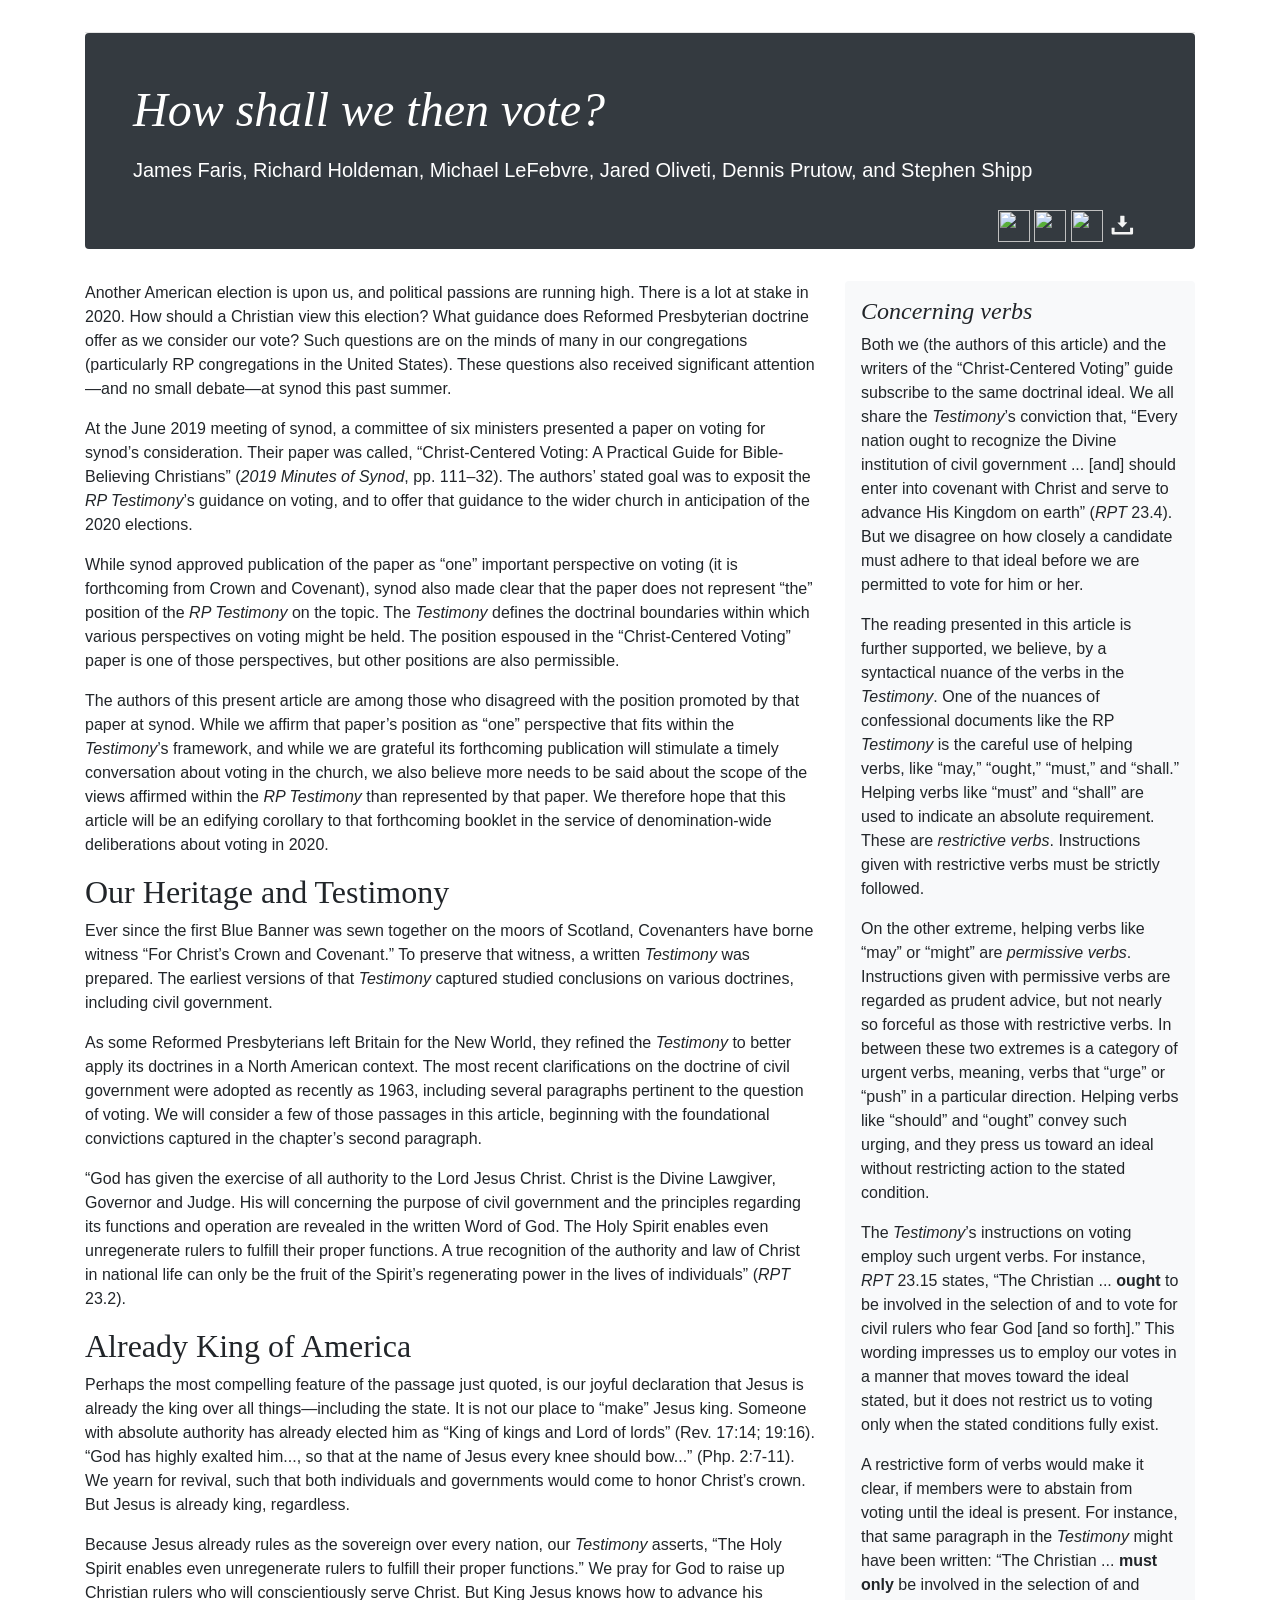
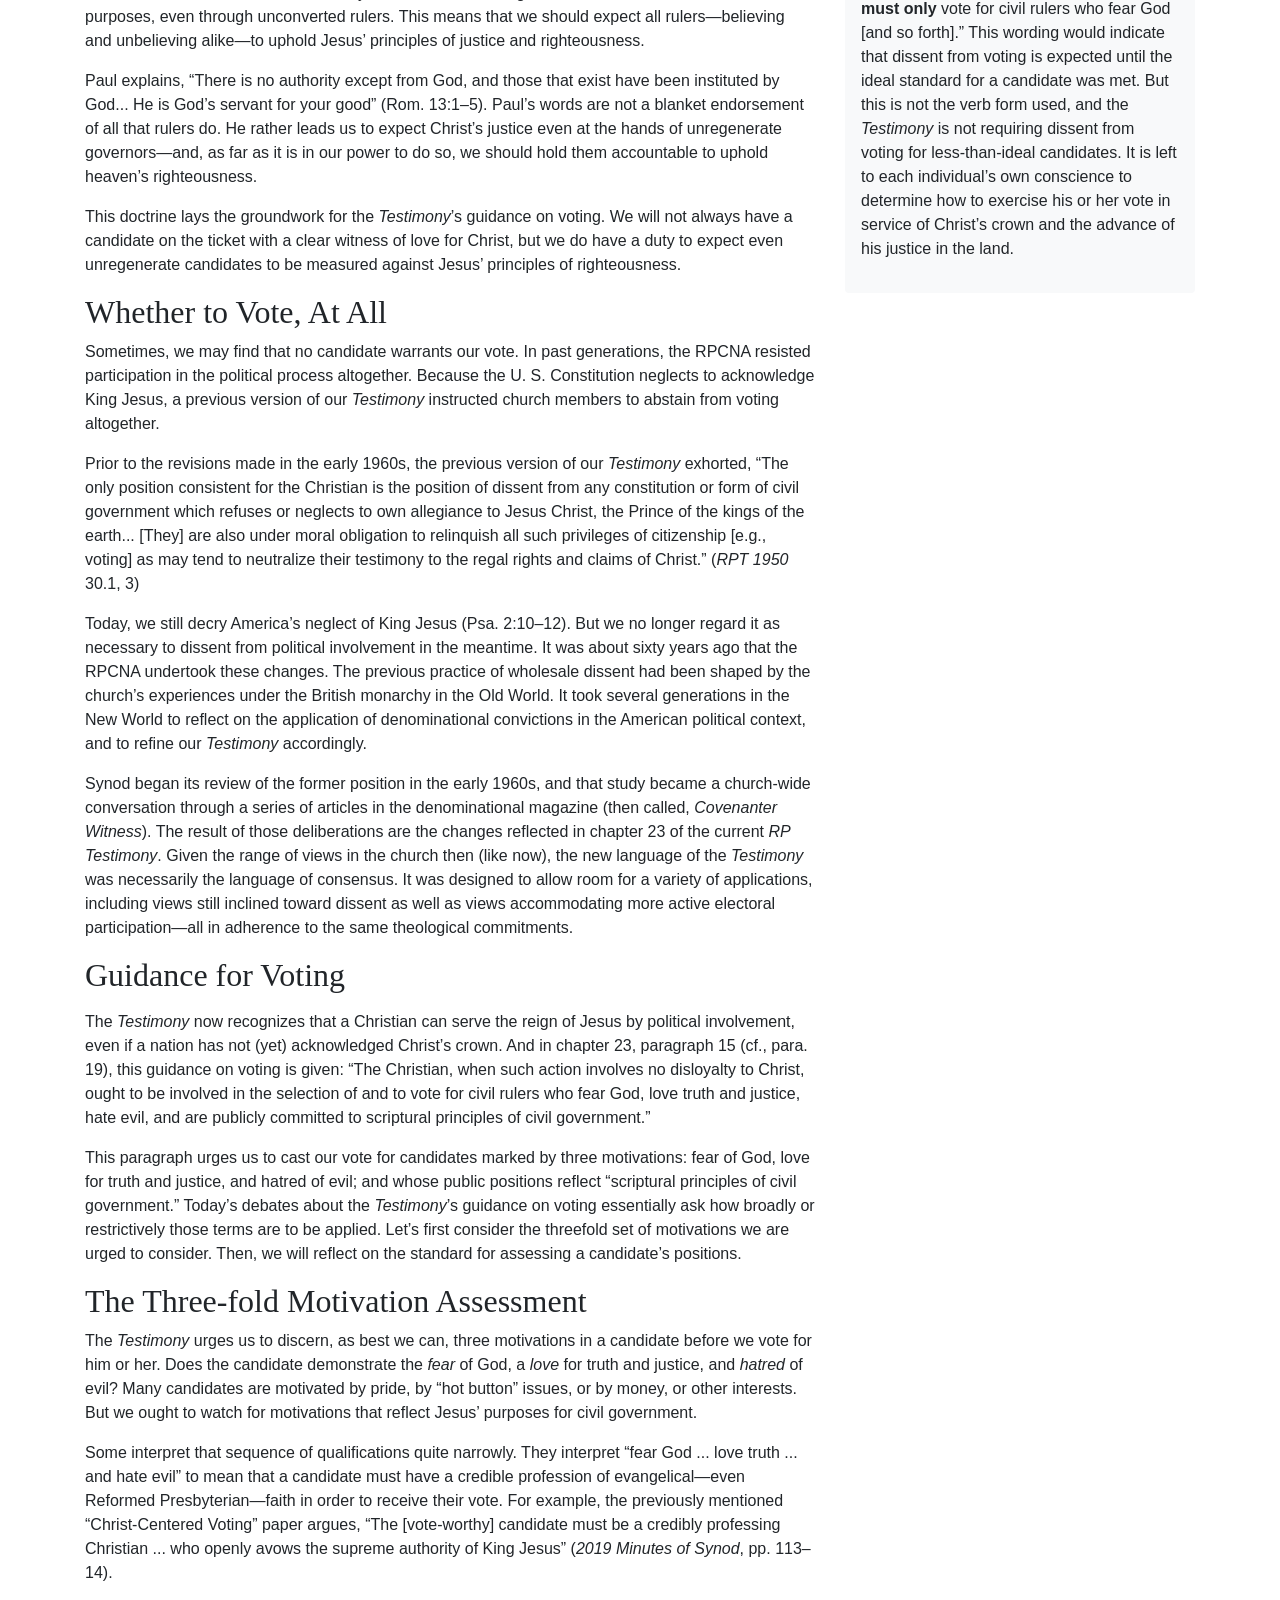
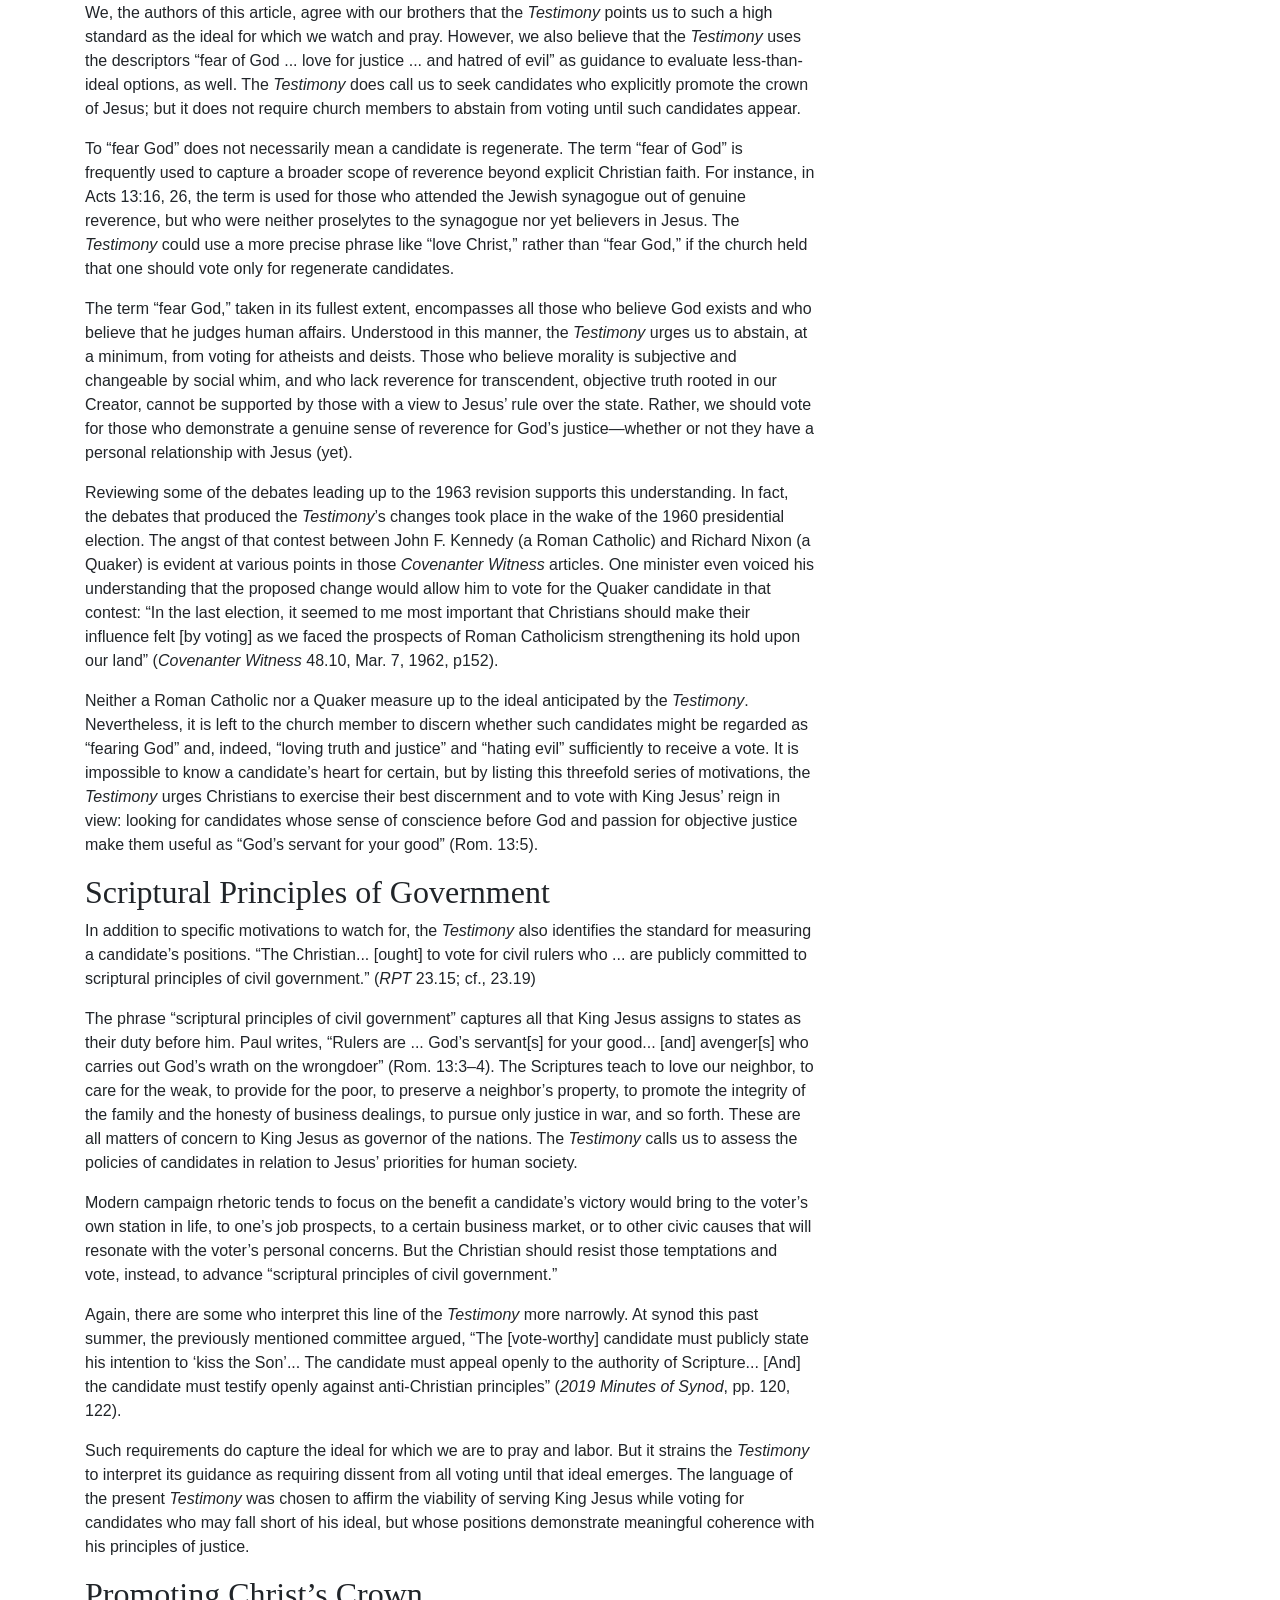
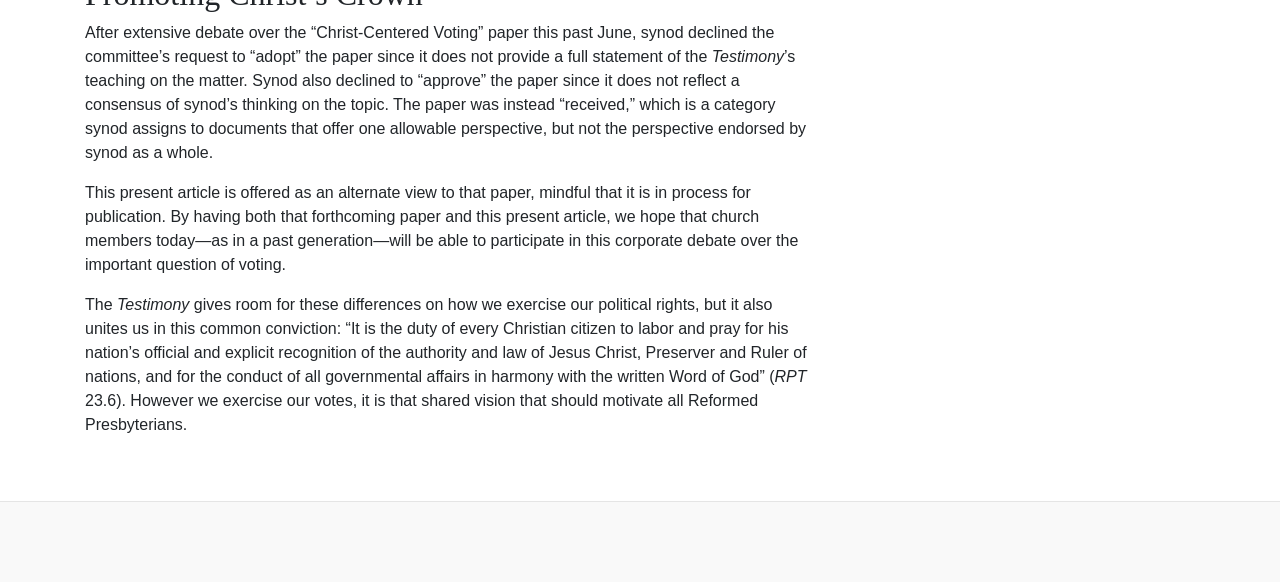
==== index2.html @ 5b9ad237 "Change to coming soon" ====
<!DOCTYPE html>
<html lang="en">

<head>
    <meta http-equiv="Content-Type" content="text/html; charset=UTF-8">

    <meta name="viewport" content="width=device-width, initial-scale=1, shrink-to-fit=no">
    <meta name="description" content='An alternative perspective to the "Christ-Centered Voting Guide"'>
    <meta name="author"
        content="James Faris, Richard Holdeman, Michael LeFebvre, Jared Olivetti, Denny Prutow, Stephen Shipp">
    <link rel="icon" href="./files/favicon.ico">

    <meta property="og:type" content="article">
    <meta property="og:title" content="How Shall We Then Vote?">
    <meta property="og:site_name" content="How Shall We Then Vote">
    <meta property="og:description" content='An alternative perspective to the "Christ-Centered Voting Guide"'>
    <meta property="og:url" content="https://howshallwethenvote.com">
    <meta property="og:image" content="https://howshallwethenvote.com/files/vote.png">
    <meta property="article:published_time" content="2020-02-03">
    <meta property="article:author" content="https://www.facebook.com/james.faris.58">
    <meta property="article:author" content="https://www.facebook.com/richard.holdeman.779">
    <meta property="article:author" content="https://www.facebook.com/m.l.lefebvre">
    <meta property="article:author" content="https://www.facebook.com/jared.olivetti">
    <meta property="article:author" content="http://dennyprutow.com/">
    <meta property="article:author" content="https://www.linkedin.com/in/stephen-shipp-ph-d-356b63a9/">

    <title>How Shall We then Vote?</title>

    <link rel="canonical" href="https://howshallwethenvote.com/">

    <!-- Bootstrap core CSS -->
    <link href="./files/bootstrap.min.css" rel="stylesheet">

    <!-- Custom styles for this template -->
    <link href="./files/css.css" rel="stylesheet">
    <link href="./files/blog.css" rel="stylesheet">
    <link href="./files/bootstrap-social.css" rel="stylesheet">
</head>

<body>

    <div class="container">
        <header class="blog-header py-3">
            <div class="row flex-nowrap justify-content-between align-items-right">



            </div>
        </header>



        <div class="jumbotron p-3 p-md-5 text-white rounded bg-dark">
            <div class="col-md-12 px-0">
                <h1 class="display-4 font-italic">How shall we then vote?</h1>
                <p class="lead my-3">James Faris, Richard Holdeman, Michael LeFebvre, Jared Oliveti,
                    Dennis Prutow, and Stephen Shipp </p>
            </div>
                <div class="sharing-icons">
                    <a href="https://www.addtoany.com/add_to/facebook?linkurl=https%3A%2F%2Fhowshallwethenvote.com&amp;linkname=How%20Shall%20We%20Then%20Vote%3F" target="_blank"><img src="https://static.addtoany.com/buttons/facebook.svg" width="32" height="32"></a>
                    <a href="https://www.addtoany.com/add_to/twitter?linkurl=https%3A%2F%2Fhowshallwethenvote.com&amp;linkname=How%20Shall%20We%20Then%20Vote%3F" target="_blank"><img src="https://static.addtoany.com/buttons/twitter.svg" width="32" height="32"></a>
                    <a href="https://www.addtoany.com/add_to/email?linkurl=https%3A%2F%2Fhowshallwethenvote.com&amp;linkname=How%20Shall%20We%20Then%20Vote%3F" target="_blank"><img src="https://static.addtoany.com/buttons/email.svg" width="32" height="32"></a>
                    <a href="./files/vote.pdf" target="_blank">
                        <img src="./files/download.svg" width="50" height="50" style="margin-left: -10px;padding-bottom: 2px;">
                    </a>
                </div>
        </div>
    </div>

    <main role="main" class="container">
        <div class="row">
            <div class="col-md-8 blog-main">
                <div class="blog-post">
                    <p>Another American election is upon us, and political passions are running high. There is a lot at
                        stake in 2020. How should a Christian view this election? What guidance does Reformed
                        Presbyterian doctrine offer as we consider our vote? Such questions are on the minds of many in
                        our congregations (particularly RP congregations in the United States). These questions also
                        received significant attention—and no small debate—at synod this past summer.
                    </p>
                    <p>
                        At the June 2019 meeting of synod, a committee of six ministers presented a paper on voting for
                        synod’s consideration. Their paper was called, “Christ-Centered Voting: A Practical Guide for
                        Bible-Believing Christians” (<i>2019 Minutes of Synod</i>, pp. 111–32). The authors’ stated goal
                        was to
                        exposit the <i>RP Testimony</i>’s guidance on voting, and to offer that guidance to
                        the wider church in
                        anticipation of the 2020 elections.
                    </p>
                    <p>
                        While synod approved publication of the paper as “one” important perspective on voting (it is
                        forthcoming from Crown and Covenant), synod also made clear that the paper does not represent
                        “the” position of the <i>RP Testimony</i> on the topic. The <i>Testimony</i> defines the doctrinal
                        boundaries
                        within which various perspectives on voting might be held. The position espoused in the
                        “Christ-Centered Voting” paper is one of those perspectives, but other positions are also
                        permissible.
                    </p>
                    <p>
                        The authors of this present article are among those who disagreed with the position promoted by
                        that paper at synod. While we affirm that paper’s position as “one” perspective that fits within
                        the <i>Testimony</i>’s framework, and while we are grateful its forthcoming publication will stimulate
                        a timely conversation about voting in the church, we also believe more needs to be said about
                        the scope of the views affirmed within the <i>RP Testimony</i> than represented by that paper. We
                        therefore hope that this article will be an edifying corollary to that forthcoming booklet in
                        the service of denomination-wide deliberations about voting in 2020.
                    </p>

                    <h2>
                        Our Heritage and Testimony
                    </h2>
                    Ever since the first Blue Banner was sewn together on the moors of Scotland, Covenanters have borne
                    witness “For Christ’s Crown and Covenant.” To preserve that witness, a written <i>Testimony</i> was
                    prepared. The earliest versions of that <i>Testimony</i> captured studied conclusions on various doctrines,
                    including civil government.
                    </p>
                    <p>
                        As some Reformed Presbyterians left Britain for the New World, they refined the <i>Testimony</i> to
                        better apply its doctrines in a North American context. The most recent clarifications on the
                        doctrine of civil government were adopted as recently as 1963, including several paragraphs
                        pertinent to the question of voting. We will consider a few of those passages in this article,
                        beginning with the foundational convictions captured in the chapter’s second paragraph.
                    </p>
                    <p>
                        “God has given the exercise of all authority to the Lord Jesus Christ. Christ is the Divine
                        Lawgiver, Governor and Judge. His will concerning the purpose of civil government and the
                        principles regarding its functions and operation are revealed in the written Word of God. The
                        Holy Spirit enables even unregenerate rulers to fulfill their proper functions. A true
                        recognition of the authority and law of Christ in national life can only be the fruit of the
                        Spirit’s regenerating power in the lives of individuals” (<i>RPT</i> 23.2).
                    </p>

                    <h2>
                        Already King of America
                    </h2>
                    Perhaps the most compelling feature of the passage just quoted, is our joyful declaration that Jesus
                    is already the king over all things—including the state. It is not our place to “make” Jesus king.
                    Someone with absolute authority has already elected him as “King of kings and Lord of lords” (Rev.
                    17:14; 19:16). “God has highly exalted him..., so that at the name of Jesus every knee should
                    bow...” (Php. 2:7-11). We yearn for revival, such that both individuals and governments would come
                    to honor Christ’s crown. But Jesus is already king, regardless.
                    </p>
                    Because Jesus already rules as the sovereign over every nation, our <i>Testimony</i> asserts, “The Holy
                    Spirit enables even unregenerate rulers to fulfill their proper functions.” We pray for God to raise
                    up Christian rulers who will conscientiously serve Christ. But King Jesus knows how to advance his
                    purposes, even through unconverted rulers. This means that we should expect all rulers—believing and
                    unbelieving alike—to uphold Jesus’ principles of justice and righteousness.
                    </p>
                    <p>
                        Paul explains, “There is no authority except from God, and those that exist have been instituted
                        by God... He is God’s servant for your good” (Rom. 13:1–5). Paul’s words are not a blanket
                        endorsement of all that rulers do. He rather leads us to expect Christ’s justice even at the
                        hands of unregenerate governors—and, as far as it is in our power to do so, we should hold them
                        accountable to uphold heaven’s righteousness.
                    </p>
                    <p>
                    This doctrine lays the groundwork for the <i>Testimony</i>’s guidance on voting. We will not always
                        have a candidate on the ticket with a clear witness of love for Christ, but we do have a duty to
                        expect even unregenerate candidates to be measured against Jesus’ principles of righteousness.
                    </p>

                    <h2>
                        Whether to Vote, At All
                    </h2>
                    Sometimes, we may find that no candidate warrants our vote. In past generations, the RPCNA resisted
                    participation in the political process altogether. Because the U. S. Constitution neglects to
                    acknowledge King Jesus, a previous version of our <i>Testimony</i> instructed church members to abstain
                    from voting altogether.
                    </p>
                    <p>
                    Prior to the revisions made in the early 1960s, the previous version of our <i>Testimony</i> exhorted,
                        “The only position consistent for the Christian is the position of dissent from any constitution
                        or form of civil government which refuses or neglects to own allegiance to Jesus Christ, the
                        Prince of the kings of the earth... [They] are also under moral obligation to relinquish all
                        such privileges of citizenship [e.g., voting] as may tend to neutralize their testimony to the
                        regal rights and claims of Christ.” (<i>RPT 1950</i> 30.1, 3)
                    </p>
                    <p>
                        Today, we still decry America’s neglect of King Jesus (Psa. 2:10–12). But we no longer regard it
                        as necessary to dissent from political involvement in the meantime. It was about sixty years ago
                        that the RPCNA undertook these changes. The previous practice of wholesale dissent had been
                        shaped by the church’s experiences under the British monarchy in the Old World. It took several
                        generations in the New World to reflect on the application of denominational convictions in the
                        American political context, and to refine our <i>Testimony</i> accordingly.
                    </p>
                    <p>
                        Synod began its review of the former position in the early 1960s, and that study became a
                        church-wide conversation through a series of articles in the denominational magazine (then
                        called, <i>Covenanter Witness</i>). The result of those deliberations are the changes reflected in
                        chapter 23 of the current <i>RP Testimony</i>. Given the range of views in the church then (like now),
                        the new language of the <i>Testimony</i> was necessarily the language of consensus. It was designed to
                        allow room for a variety of applications, including views still inclined toward dissent as well
                        as views accommodating more active electoral participation—all in adherence to the same
                        theological commitments.
                    </p>

                    <h2>
                        Guidance for Voting
                    </h2>
                    </p>
                    <p>
                    The <i>Testimony</i> now recognizes that a Christian can serve the reign of Jesus by political
                        involvement, even if a nation has not (yet) acknowledged Christ’s crown. And in chapter 23,
                        paragraph 15 (cf., para. 19), this guidance on voting is given: “The Christian, when such action
                        involves no disloyalty to Christ, ought to be involved in the selection of and to vote for civil
                        rulers who fear God, love truth and justice, hate evil, and are publicly committed to scriptural
                        principles of civil government.”
                    </p>
                    <p>
                        This paragraph urges us to cast our vote for candidates marked by three motivations: fear of
                        God, love for truth and justice, and hatred of evil; and whose public positions reflect
                        “scriptural principles of civil government.” Today’s debates about the <i>Testimony</i>’s guidance on
                        voting essentially ask how broadly or restrictively those terms are to be applied. Let’s first
                        consider the threefold set of motivations we are urged to consider. Then, we will reflect on the
                        standard for assessing a candidate’s positions.
                    </p>

                    <h2>
                        The Three-fold Motivation Assessment
                    </h2>
                    <p>
                    The <i>Testimony</i> urges us to discern, as best we can, three motivations in a candidate before we
                    vote for him or her. Does the candidate demonstrate the <i>fear</i> of God, a <i>love</i> for truth and
                    justice, and <i>hatred</i> of evil? Many candidates are motivated by pride, by “hot button” issues, or
                        by money, or other interests. But we ought to watch for motivations that reflect Jesus’ purposes
                        for civil government.
                    </p>
                    <p>
                        Some interpret that sequence of qualifications quite narrowly. They interpret “fear God ... love
                        truth ... and hate evil” to mean that a candidate must have a credible profession of
                        evangelical—even Reformed Presbyterian—faith in order to receive their vote. For example, the
                        previously mentioned “Christ-Centered Voting” paper argues, “The [vote-worthy] candidate must be
                        a credibly professing Christian ... who openly avows the supreme authority of King Jesus” (<i>2019
                            Minutes of Synod</i>, pp. 113–14).
                    </p>
                    <p>
                    We, the authors of this article, agree with our brothers that the <i>Testimony</i> points us to such a
                        high standard as the ideal for which we watch and pray. However, we also believe that the
                        <i>Testimony</i> uses the descriptors “fear of God ... love for justice ... and hatred of evil” as
                        guidance to evaluate less-than-ideal options, as well. The <i>Testimony</i> does call us to seek
                        candidates who explicitly promote the crown of Jesus; but it does not require church members to
                        abstain from voting until such candidates appear.
                    </p>
                    <p>
                        To “fear God” does not necessarily mean a candidate is regenerate. The term “fear of God” is
                        frequently used to capture a broader scope of reverence beyond explicit Christian faith. For
                        instance, in Acts 13:16, 26, the term is used for those who attended the Jewish synagogue out of
                        genuine reverence, but who were neither proselytes to the synagogue nor yet believers in Jesus.
                        The <i>Testimony</i> could use a more precise phrase like “love Christ,” rather than “fear God,” if the
                        church held that one should vote only for regenerate candidates.
                    </p>
                    <p>
                        The term “fear God,” taken in its fullest extent, encompasses all those who believe God exists
                        and who believe that he judges human affairs. Understood in this manner, the <i>Testimony</i> urges us
                        to abstain, at a minimum, from voting for atheists and deists. Those who believe morality is
                        subjective and changeable by social whim, and who lack reverence for transcendent, objective
                        truth rooted in our Creator, cannot be supported by those with a view to Jesus’ rule over the
                        state. Rather, we should vote for those who demonstrate a genuine sense of reverence for God’s
                        justice—whether or not they have a personal relationship with Jesus (yet).
                    </p>
                    <p>
                        Reviewing some of the debates leading up to the 1963 revision supports this understanding. In
                        fact, the debates that produced the <i>Testimony</i>’s changes took place in the wake of the 1960
                        presidential election. The angst of that contest between John F. Kennedy (a Roman Catholic) and
                        Richard Nixon (a Quaker) is evident at various points in those <i>Covenanter Witness</i> articles. One
                        minister even voiced his understanding that the proposed change would allow him to vote for the
                        Quaker candidate in that contest: “In the last election, it seemed to me most important that
                        Christians should make their influence felt [by voting] as we faced the prospects of Roman
                        Catholicism strengthening its hold upon our land” (<i>Covenanter Witness</i> 48.10, Mar. 7, 1962,
                        p152).
                    </p>
                    <p>
                    Neither a Roman Catholic nor a Quaker measure up to the ideal anticipated by the <i>Testimony</i>.
                        Nevertheless, it is left to the church member to discern whether such candidates might be
                        regarded as “fearing God” and, indeed, “loving truth and justice” and “hating evil” sufficiently
                        to receive a vote. It is impossible to know a candidate’s heart for certain, but by listing this
                        threefold series of motivations, the <i>Testimony</i> urges Christians to exercise their best
                        discernment and to vote with King Jesus’ reign in view: looking for candidates whose sense of
                        conscience before God and passion for objective justice make them useful as “God’s servant for
                        your good” (Rom. 13:5).
                    </p>

                    <h2>
                        Scriptural Principles of Government
                    </h2>
                    <p>
                    In addition to specific motivations to watch for, the <i>Testimony</i> also identifies the standard for
                        measuring a candidate’s positions. “The Christian... [ought] to vote for civil rulers who ...
                        are publicly committed to scriptural principles of civil government.” (<i>RPT</i> 23.15; cf., 23.19)
                    </p>
                    <p>
                        The phrase “scriptural principles of civil government” captures all that King Jesus assigns to
                        states as their duty before him. Paul writes, “Rulers are ... God’s servant[s] for your good...
                        [and] avenger[s] who carries out God’s wrath on the wrongdoer” (Rom. 13:3–4). The Scriptures
                        teach to love our neighbor, to care for the weak, to provide for the poor, to preserve a
                        neighbor’s property, to promote the integrity of the family and the honesty of business
                        dealings, to pursue only justice in war, and so forth. These are all matters of concern to King
                        Jesus as governor of the nations. The <i>Testimony</i> calls us to assess the policies of candidates in
                        relation to Jesus’ priorities for human society.
                    </p>
                    <p>
                        Modern campaign rhetoric tends to focus on the benefit a candidate’s victory would bring to the
                        voter’s own station in life, to one’s job prospects, to a certain business market, or to other
                        civic causes that will resonate with the voter’s personal concerns. But the Christian should
                        resist those temptations and vote, instead, to advance “scriptural principles of civil
                        government.”
                    </p>
                    <p>
                    Again, there are some who interpret this line of the <i>Testimony</i> more narrowly. At synod this past
                        summer, the previously mentioned committee argued, “The [vote-worthy] candidate must publicly
                        state his intention to ‘kiss the Son’... The candidate must appeal openly to the authority of
                        Scripture... [And] the candidate must testify openly against anti-Christian principles” (<i>2019
                            Minutes of Synod</i>, pp. 120, 122).
                    </p>
                    <p>
                        Such requirements do capture the ideal for which we are to pray and labor. But it strains the
                        <i>Testimony</i> to interpret its guidance as requiring dissent from all voting until that ideal
                        emerges. The language of the present <i>Testimony</i> was chosen to affirm the viability of serving
                        King Jesus while voting for candidates who may fall short of his ideal, but whose positions
                        demonstrate meaningful coherence with his principles of justice.
                    </p>

                    <h2>
                        Promoting Christ’s Crown
                    </h2>
                    <p>
                        After extensive debate over the “Christ-Centered Voting” paper this past June, synod declined
                        the committee’s request to “adopt” the paper since it does not provide a full statement of the
                        <i>Testimony</i>’s teaching on the matter. Synod also declined to “approve” the paper since it does not
                        reflect a consensus of synod’s thinking on the topic. The paper was instead “received,” which is
                        a category synod assigns to documents that offer one allowable perspective, but not the
                        perspective endorsed by synod as a whole.
                    </p>
                    <p>
                        This present article is offered as an alternate view to that paper, mindful that it is in
                        process for publication. By having both that forthcoming paper and this present article, we hope
                        that church members today—as in a past generation—will be able to participate in this corporate
                        debate over the important question of voting.
                    </p>
                    <p>
                    The <i>Testimony</i> gives room for these differences on how we exercise our political rights, but it
                        also unites us in this common conviction: “It is the duty of every Christian citizen to labor
                        and pray for his nation’s official and explicit recognition of the authority and law of Jesus
                        Christ, Preserver and Ruler of nations, and for the conduct of all governmental affairs in
                        harmony with the written Word of God” (<i>RPT</i> 23.6). However we exercise our votes, it is that
                        shared vision that should motivate all Reformed Presbyterians.
                        <p>
                </div>







            </div><!-- /.blog-main -->

            <aside class="col-md-4 blog-sidebar">
                <div class="p-3 mb-3 bg-light rounded">
                    <h4 class="font-italic">Concerning verbs</h4>
                    <p>
                        Both we (the authors of this article) and the writers of the “Christ-Centered Voting” guide
                        subscribe to the same doctrinal ideal. We all share the <i>Testimony</i>’s conviction that, “Every
                        nation ought to recognize the Divine institution of civil government ... [and] should enter into
                        covenant with Christ and serve to advance His Kingdom on earth” (<i>RPT</i> 23.4). But we disagree on
                        how closely a candidate must adhere to that ideal before we are permitted to vote for him or
                        her.
                    </p>
                    <p>
                        The reading presented in this article is further supported, we believe, by a syntactical nuance
                        of the verbs in the <i>Testimony</i>. One of the nuances of confessional documents like the RP
                        <i>Testimony</i> is the careful use of helping verbs, like “may,” “ought,” “must,” and “shall.” Helping
                        verbs like “must” and “shall” are used to indicate an absolute requirement. These are
                        <i>restrictive verbs</i>. Instructions given with restrictive verbs must be strictly followed.
                    </p>
                    <p>
                    On the other extreme, helping verbs like “may” or “might” are <i>permissive verbs</i>. Instructions
                        given with permissive verbs are regarded as prudent advice, but not nearly so forceful as those
                        with restrictive verbs. In between these two extremes is a category of urgent verbs, meaning,
                        verbs that “urge” or “push” in a particular direction. Helping verbs like “should” and “ought”
                        convey such urging, and they press us toward an ideal without restricting action to the stated
                        condition.
                    </p>
                    <p>
                    The <i>Testimony</i>’s instructions on voting employ such urgent verbs. For instance, <i>RPT</i> 23.15 states,
                    “The Christian ... <b>ought</b> to be involved in the selection of and to vote for civil rulers who
                        fear God [and so forth].” This wording impresses us to employ our votes in a manner that moves
                        toward the ideal stated, but it does not restrict us to voting only when the stated conditions
                        fully exist.
                    </p>
                    <p>
                        A restrictive form of verbs would make it clear, if members were to abstain from voting until
                        the ideal is present. For instance, that same paragraph in the <i>Testimony</i> might have been
                        written: “The Christian ... <b>must only</b> be involved in the selection of and <b>must only</b> vote for
                        civil rulers who fear God [and so forth].” This wording would indicate that dissent from voting
                        is expected until the ideal standard for a candidate was met. But this is not the verb form
                        used, and the <i>Testimony</i> is not requiring dissent from voting for less-than-ideal candidates. It
                        is left to each individual’s own conscience to determine how to exercise his or her vote in
                        service of Christ’s crown and the advance of his justice in the land.
                    </p>
                </div>

            </aside><!-- /.blog-sidebar -->

        </div><!-- /.row -->

    </main><!-- /.container -->

    <footer class="blog-footer">
    </footer>


    <!--
    <svg xmlns="http://www.w3.org/2000/svg" width="200" height="250" viewBox="0 0 200 250" preserveAspectRatio="none"
        style="display: none; visibility: hidden; position: absolute; top: -100%; left: -100%;">
        <defs>
            <style type="text/css"></style>
        </defs><text x="0" y="13"
            style="font-weight:bold;font-size:13pt;font-family:Arial, Helvetica, Open Sans, sans-serif">Thumbnail</text>
    </svg><svg xmlns="http://www.w3.org/2000/svg" width="200" height="250" viewBox="0 0 200 250"
        preserveAspectRatio="none"
        style="display: none; visibility: hidden; position: absolute; top: -100%; left: -100%;">
        <defs>
            <style type="text/css"></style>
        </defs><text x="0" y="13"
            style="font-weight:bold;font-size:13pt;font-family:Arial, Helvetica, Open Sans, sans-serif">Thumbnail</text>
    </svg>
    -->
</body>

</html>
---- files/css.css ----
/* cyrillic */
@font-face {
  font-family: 'Playfair Display';
  font-style: normal;
  font-weight: 700;
  src: url(https://fonts.gstatic.com/s/playfairdisplay/v19/nuFiD-vYSZviVYUb_rj3ij__anPXDTjYgEM86xRbPQ.woff2) format('woff2');
  unicode-range: U+0400-045F, U+0490-0491, U+04B0-04B1, U+2116;
}
/* vietnamese */
@font-face {
  font-family: 'Playfair Display';
  font-style: normal;
  font-weight: 700;
  src: url(https://fonts.gstatic.com/s/playfairdisplay/v19/nuFiD-vYSZviVYUb_rj3ij__anPXDTPYgEM86xRbPQ.woff2) format('woff2');
  unicode-range: U+0102-0103, U+0110-0111, U+01A0-01A1, U+01AF-01B0, U+1EA0-1EF9, U+20AB;
}
/* latin-ext */
@font-face {
  font-family: 'Playfair Display';
  font-style: normal;
  font-weight: 700;
  src: url(https://fonts.gstatic.com/s/playfairdisplay/v19/nuFiD-vYSZviVYUb_rj3ij__anPXDTLYgEM86xRbPQ.woff2) format('woff2');
  unicode-range: U+0100-024F, U+0259, U+1E00-1EFF, U+2020, U+20A0-20AB, U+20AD-20CF, U+2113, U+2C60-2C7F, U+A720-A7FF;
}
/* latin */
@font-face {
  font-family: 'Playfair Display';
  font-style: normal;
  font-weight: 700;
  src: url(https://fonts.gstatic.com/s/playfairdisplay/v19/nuFiD-vYSZviVYUb_rj3ij__anPXDTzYgEM86xQ.woff2) format('woff2');
  unicode-range: U+0000-00FF, U+0131, U+0152-0153, U+02BB-02BC, U+02C6, U+02DA, U+02DC, U+2000-206F, U+2074, U+20AC, U+2122, U+2191, U+2193, U+2212, U+2215, U+FEFF, U+FFFD;
}
/* cyrillic */
@font-face {
  font-family: 'Playfair Display';
  font-style: normal;
  font-weight: 900;
  src: url(https://fonts.gstatic.com/s/playfairdisplay/v19/nuFiD-vYSZviVYUb_rj3ij__anPXDTjYgEM86xRbPQ.woff2) format('woff2');
  unicode-range: U+0400-045F, U+0490-0491, U+04B0-04B1, U+2116;
}
/* vietnamese */
@font-face {
  font-family: 'Playfair Display';
  font-style: normal;
  font-weight: 900;
  src: url(https://fonts.gstatic.com/s/playfairdisplay/v19/nuFiD-vYSZviVYUb_rj3ij__anPXDTPYgEM86xRbPQ.woff2) format('woff2');
  unicode-range: U+0102-0103, U+0110-0111, U+01A0-01A1, U+01AF-01B0, U+1EA0-1EF9, U+20AB;
}
/* latin-ext */
@font-face {
  font-family: 'Playfair Display';
  font-style: normal;
  font-weight: 900;
  src: url(https://fonts.gstatic.com/s/playfairdisplay/v19/nuFiD-vYSZviVYUb_rj3ij__anPXDTLYgEM86xRbPQ.woff2) format('woff2');
  unicode-range: U+0100-024F, U+0259, U+1E00-1EFF, U+2020, U+20A0-20AB, U+20AD-20CF, U+2113, U+2C60-2C7F, U+A720-A7FF;
}
/* latin */
@font-face {
  font-family: 'Playfair Display';
  font-style: normal;
  font-weight: 900;
  src: url(https://fonts.gstatic.com/s/playfairdisplay/v19/nuFiD-vYSZviVYUb_rj3ij__anPXDTzYgEM86xQ.woff2) format('woff2');
  unicode-range: U+0000-00FF, U+0131, U+0152-0153, U+02BB-02BC, U+02C6, U+02DA, U+02DC, U+2000-206F, U+2074, U+20AC, U+2122, U+2191, U+2193, U+2212, U+2215, U+FEFF, U+FFFD;
}

.sharing-icons {
    float: right;
}
---- files/blog.css ----
/* stylelint-disable selector-list-comma-newline-after */

.blog-header {
  line-height: 1;
  border-bottom: 1px solid #e5e5e5;
}

.blog-header-logo {
  font-family: "Playfair Display", Georgia, "Times New Roman", serif;
  font-size: 2.25rem;
}

.blog-header-logo:hover {
  text-decoration: none;
}

h1, h2, h3, h4, h5, h6 {
  font-family: "Playfair Display", Georgia, "Times New Roman", serif;
}

.display-4 {
  font-size: 2.5rem;
}
@media (min-width: 768px) {
  .display-4 {
    font-size: 3rem;
  }
}

.nav-scroller {
  position: relative;
  z-index: 2;
  height: 2.75rem;
  overflow-y: hidden;
}

.nav-scroller .nav {
  display: -ms-flexbox;
  display: flex;
  -ms-flex-wrap: nowrap;
  flex-wrap: nowrap;
  padding-bottom: 1rem;
  margin-top: -1px;
  overflow-x: auto;
  text-align: center;
  white-space: nowrap;
  -webkit-overflow-scrolling: touch;
}

.nav-scroller .nav-link {
  padding-top: .75rem;
  padding-bottom: .75rem;
  font-size: .875rem;
}

.card-img-right {
  height: 100%;
  border-radius: 0 3px 3px 0;
}

.flex-auto {
  -ms-flex: 0 0 auto;
  flex: 0 0 auto;
}

.h-250 { height: 250px; }
@media (min-width: 768px) {
  .h-md-250 { height: 250px; }
}

/*
 * Blog name and description
 */
.blog-title {
  margin-bottom: 0;
  font-size: 2rem;
  font-weight: 400;
}
.blog-description {
  font-size: 1.1rem;
  color: #999;
}

@media (min-width: 40em) {
  .blog-title {
    font-size: 3.5rem;
  }
}

/* Pagination */
.blog-pagination {
  margin-bottom: 4rem;
}
.blog-pagination > .btn {
  border-radius: 2rem;
}

/*
 * Blog posts
 */
.blog-post {
  margin-bottom: 4rem;
}
.blog-post-title {
  margin-bottom: .25rem;
  font-size: 2.5rem;
}
.blog-post-meta {
  margin-bottom: 1.25rem;
  color: #999;
}

/*
 * Footer
 */
.blog-footer {
  padding: 2.5rem 0;
  color: #999;
  text-align: center;
  background-color: #f9f9f9;
  border-top: .05rem solid #e5e5e5;
}
.blog-footer p:last-child {
  margin-bottom: 0;
}
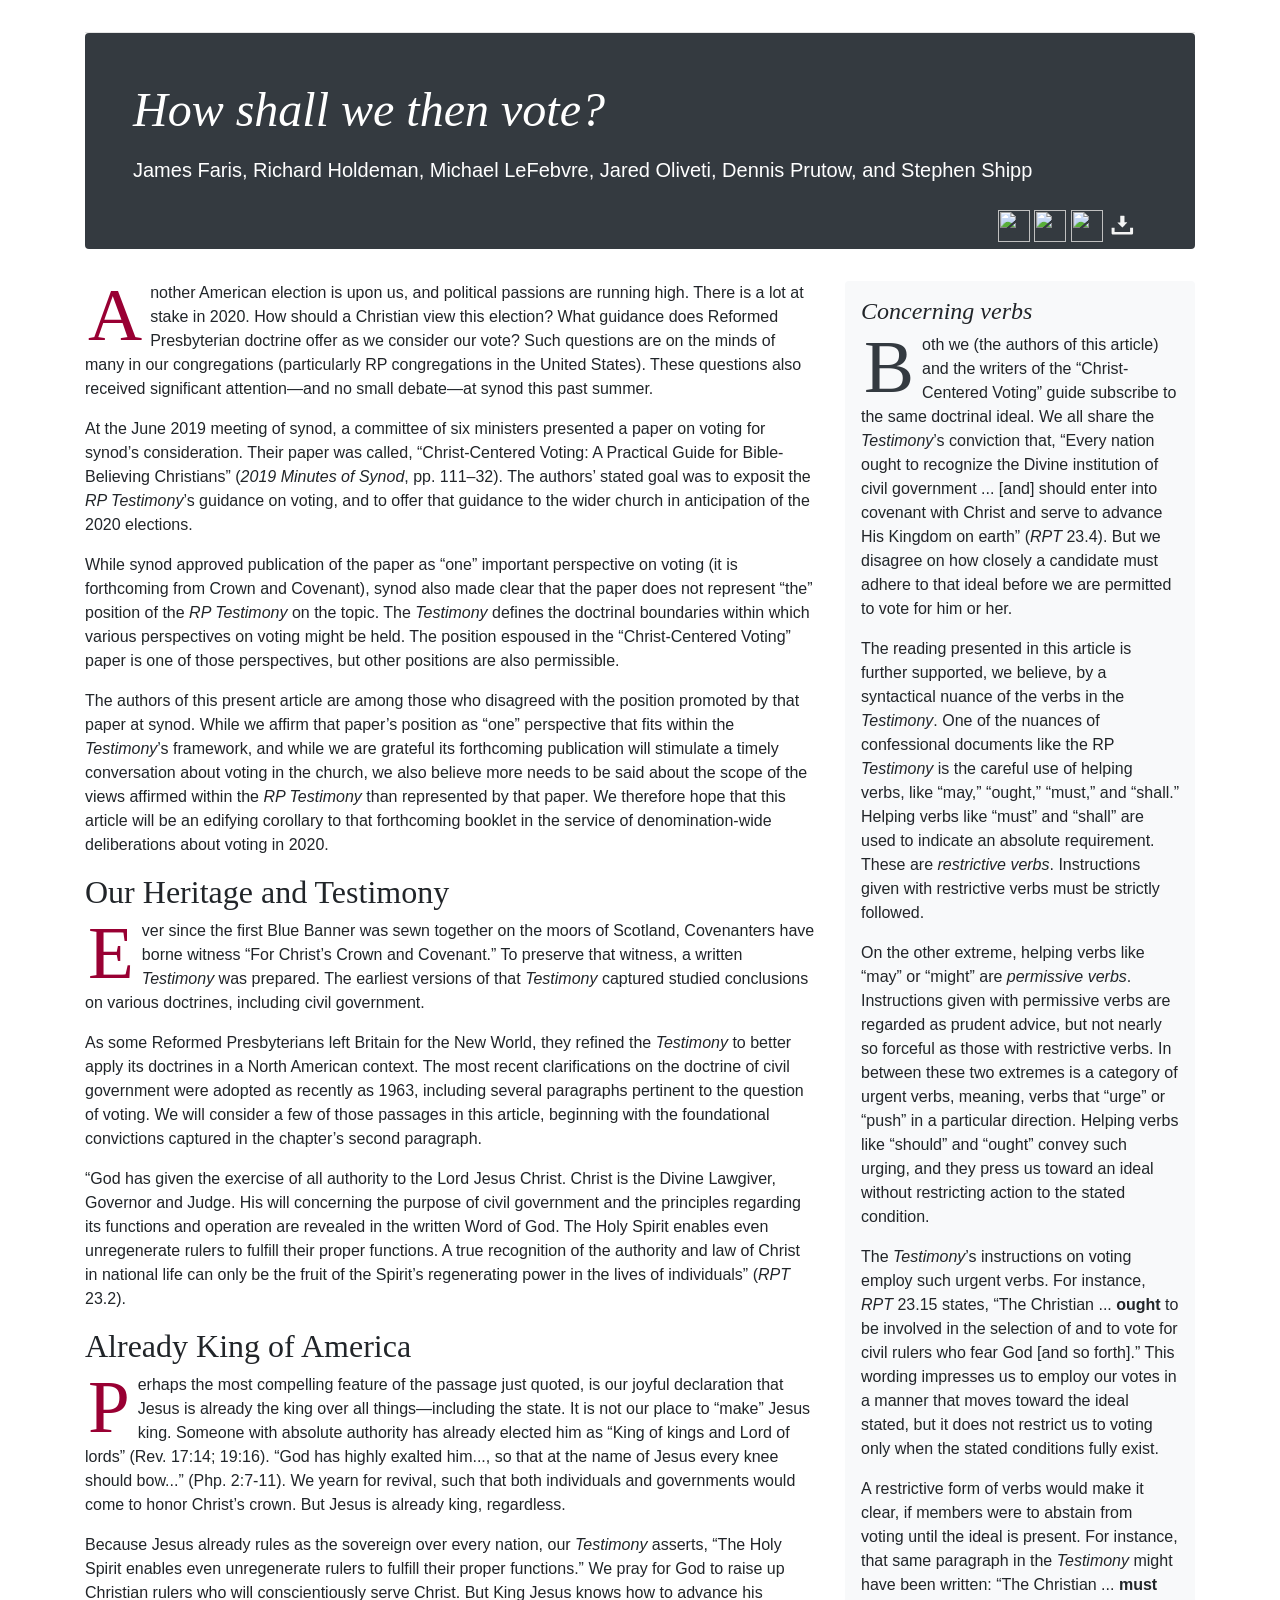
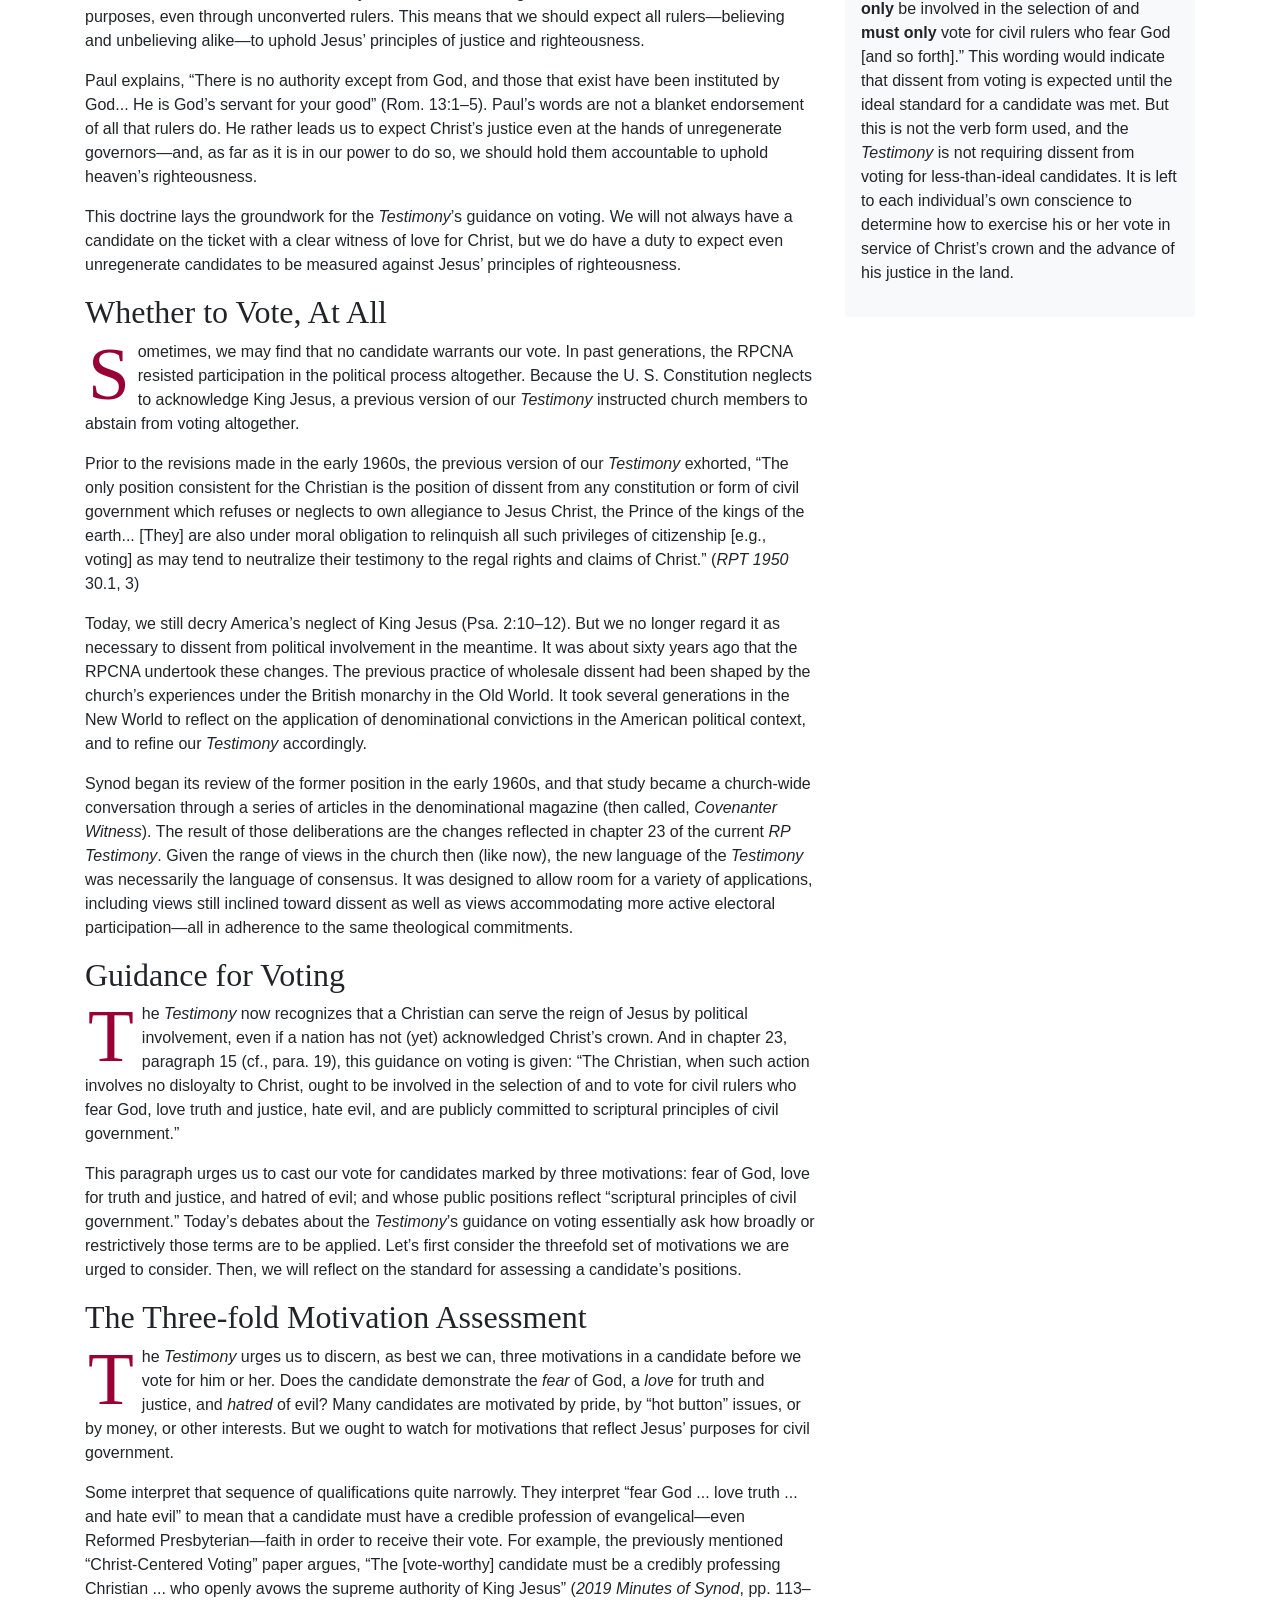
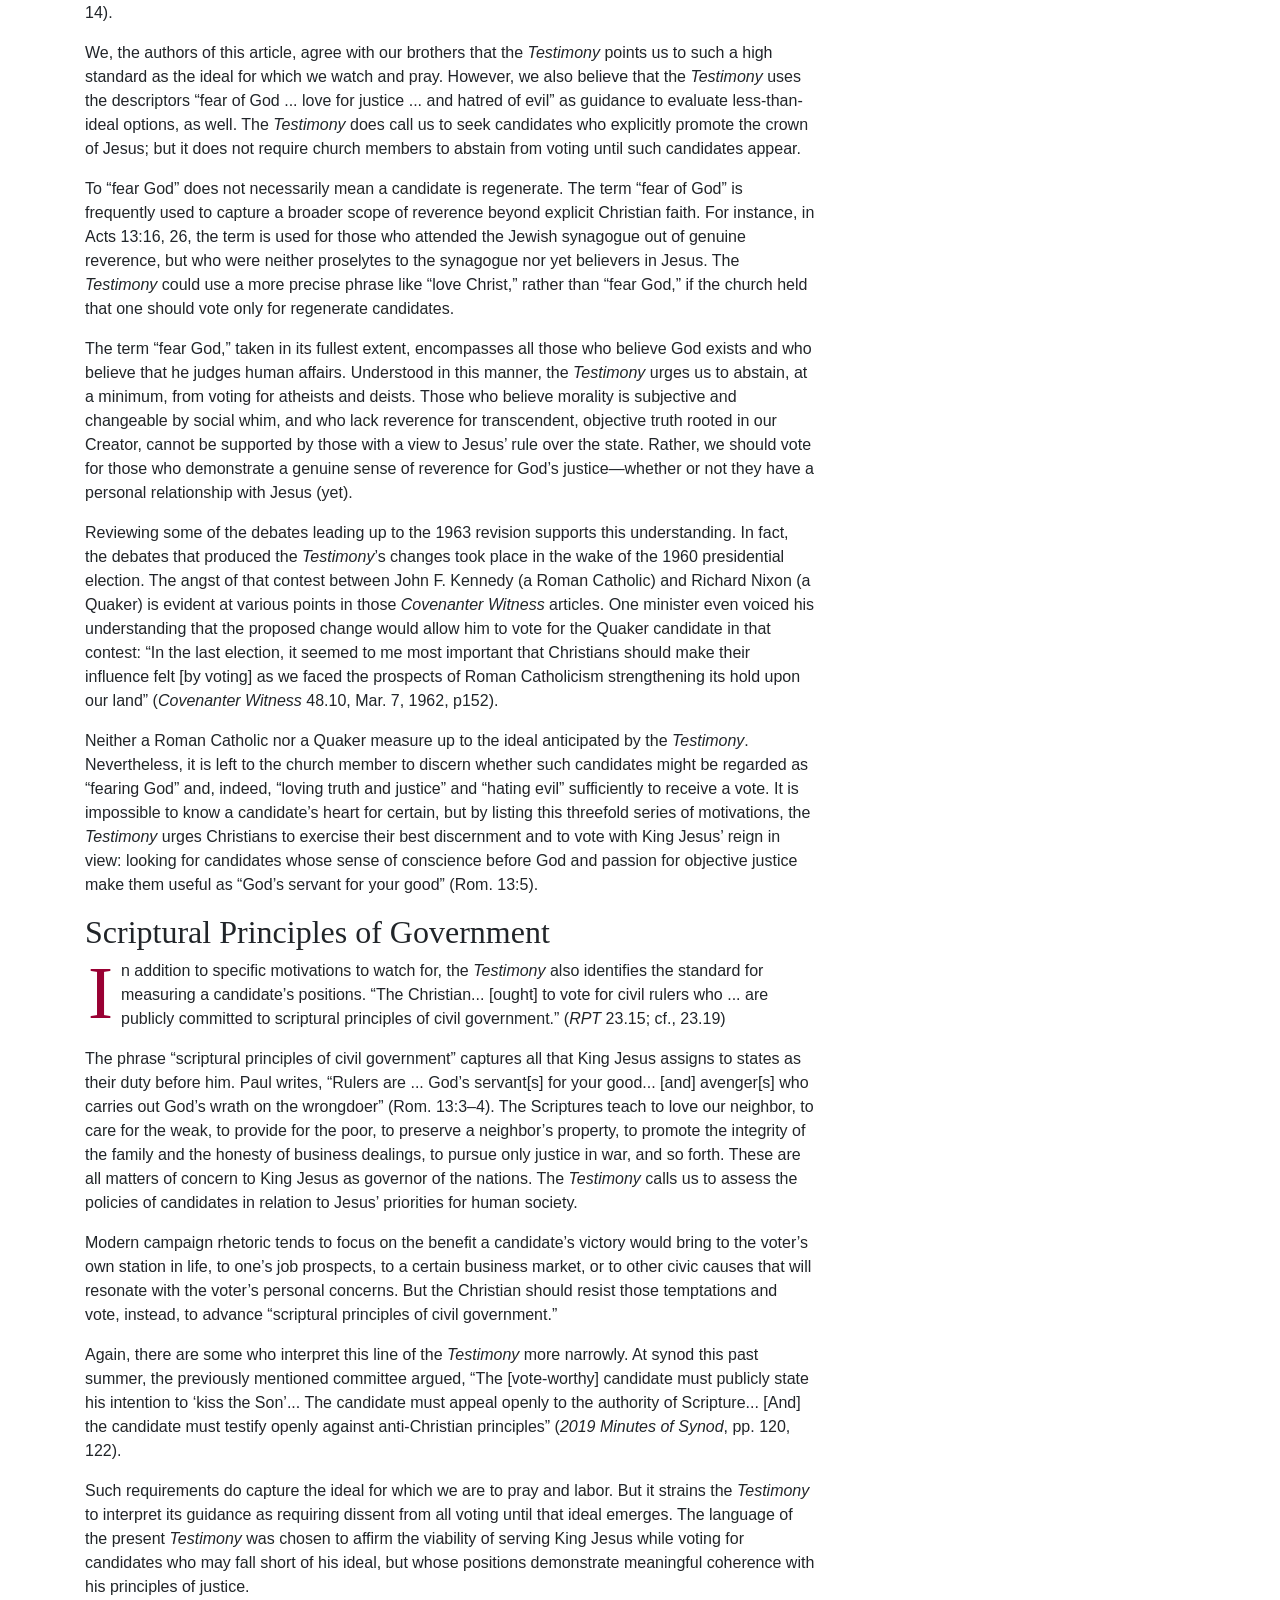
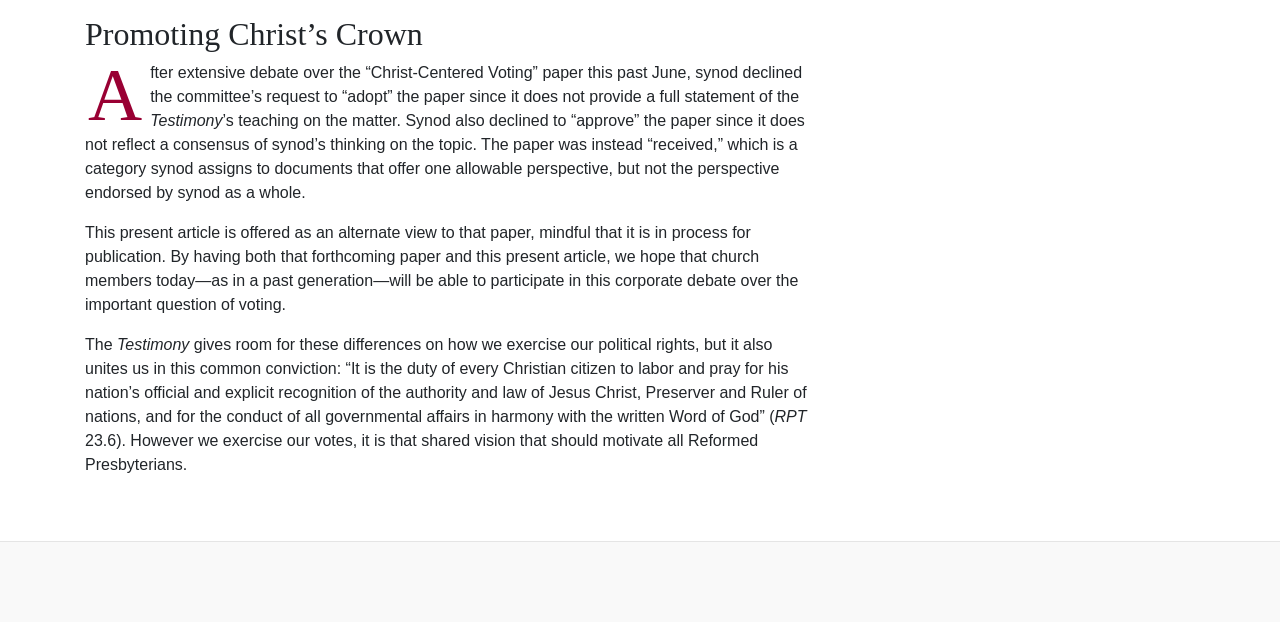
==== commit ecb0402f: "Styling tweaks" ====
--- a/index2.html
+++ b/index2.html
@@ -34,7 +34,6 @@
     <!-- Custom styles for this template -->
     <link href="./files/css.css" rel="stylesheet">
     <link href="./files/blog.css" rel="stylesheet">
-    <link href="./files/bootstrap-social.css" rel="stylesheet">
 </head>
 
 <body>
@@ -48,22 +47,26 @@
             </div>
         </header>
 
-
-
-        <div class="jumbotron p-3 p-md-5 text-white rounded bg-dark">
+        <div class="jumbotron p-md-5 text-white rounded bg-dark">
             <div class="col-md-12 px-0">
                 <h1 class="display-4 font-italic">How shall we then vote?</h1>
                 <p class="lead my-3">James Faris, Richard Holdeman, Michael LeFebvre, Jared Oliveti,
                     Dennis Prutow, and Stephen Shipp </p>
             </div>
-                <div class="sharing-icons">
-                    <a href="https://www.addtoany.com/add_to/facebook?linkurl=https%3A%2F%2Fhowshallwethenvote.com&amp;linkname=How%20Shall%20We%20Then%20Vote%3F" target="_blank"><img src="https://static.addtoany.com/buttons/facebook.svg" width="32" height="32"></a>
-                    <a href="https://www.addtoany.com/add_to/twitter?linkurl=https%3A%2F%2Fhowshallwethenvote.com&amp;linkname=How%20Shall%20We%20Then%20Vote%3F" target="_blank"><img src="https://static.addtoany.com/buttons/twitter.svg" width="32" height="32"></a>
-                    <a href="https://www.addtoany.com/add_to/email?linkurl=https%3A%2F%2Fhowshallwethenvote.com&amp;linkname=How%20Shall%20We%20Then%20Vote%3F" target="_blank"><img src="https://static.addtoany.com/buttons/email.svg" width="32" height="32"></a>
-                    <a href="./files/vote.pdf" target="_blank">
-                        <img src="./files/download.svg" width="50" height="50" style="margin-left: -10px;padding-bottom: 2px;">
-                    </a>
-                </div>
+            <div class="sharing-icons">
+                <a href="https://www.addtoany.com/add_to/facebook?linkurl=https%3A%2F%2Fhowshallwethenvote.com&amp;linkname=How%20Shall%20We%20Then%20Vote%3F"
+                    target="_blank"><img src="https://static.addtoany.com/buttons/facebook.svg" width="32"
+                        height="32"></a>
+                <a href="https://www.addtoany.com/add_to/twitter?linkurl=https%3A%2F%2Fhowshallwethenvote.com&amp;linkname=How%20Shall%20We%20Then%20Vote%3F"
+                    target="_blank"><img src="https://static.addtoany.com/buttons/twitter.svg" width="32"
+                        height="32"></a>
+                <a href="https://www.addtoany.com/add_to/email?linkurl=https%3A%2F%2Fhowshallwethenvote.com&amp;linkname=How%20Shall%20We%20Then%20Vote%3F"
+                    target="_blank"><img src="https://static.addtoany.com/buttons/email.svg" width="32" height="32"></a>
+                <a href="./files/vote.pdf" target="_blank">
+                    <img src="./files/download.svg" width="50" height="50"
+                        style="margin-left: -10px;padding-bottom: 2px;">
+                </a>
+            </div>
         </div>
     </div>
 
@@ -89,7 +92,8 @@
                     <p>
                         While synod approved publication of the paper as “one” important perspective on voting (it is
                         forthcoming from Crown and Covenant), synod also made clear that the paper does not represent
-                        “the” position of the <i>RP Testimony</i> on the topic. The <i>Testimony</i> defines the doctrinal
+                        “the” position of the <i>RP Testimony</i> on the topic. The <i>Testimony</i> defines the
+                        doctrinal
                         boundaries
                         within which various perspectives on voting might be held. The position espoused in the
                         “Christ-Centered Voting” paper is one of those perspectives, but other positions are also
@@ -98,9 +102,11 @@
                     <p>
                         The authors of this present article are among those who disagreed with the position promoted by
                         that paper at synod. While we affirm that paper’s position as “one” perspective that fits within
-                        the <i>Testimony</i>’s framework, and while we are grateful its forthcoming publication will stimulate
+                        the <i>Testimony</i>’s framework, and while we are grateful its forthcoming publication will
+                        stimulate
                         a timely conversation about voting in the church, we also believe more needs to be said about
-                        the scope of the views affirmed within the <i>RP Testimony</i> than represented by that paper. We
+                        the scope of the views affirmed within the <i>RP Testimony</i> than represented by that paper.
+                        We
                         therefore hope that this article will be an edifying corollary to that forthcoming booklet in
                         the service of denomination-wide deliberations about voting in 2020.
                     </p>
@@ -108,13 +114,18 @@
                     <h2>
                         Our Heritage and Testimony
                     </h2>
-                    Ever since the first Blue Banner was sewn together on the moors of Scotland, Covenanters have borne
-                    witness “For Christ’s Crown and Covenant.” To preserve that witness, a written <i>Testimony</i> was
-                    prepared. The earliest versions of that <i>Testimony</i> captured studied conclusions on various doctrines,
-                    including civil government.
-                    </p>
-                    <p>
-                        As some Reformed Presbyterians left Britain for the New World, they refined the <i>Testimony</i> to
+                    <p>
+                        Ever since the first Blue Banner was sewn together on the moors of Scotland, Covenanters have
+                        borne
+                        witness “For Christ’s Crown and Covenant.” To preserve that witness, a written <i>Testimony</i>
+                        was
+                        prepared. The earliest versions of that <i>Testimony</i> captured studied conclusions on various
+                        doctrines,
+                        including civil government.
+                    </p>
+                    <p>
+                        As some Reformed Presbyterians left Britain for the New World, they refined the <i>Testimony</i>
+                        to
                         better apply its doctrines in a North American context. The most recent clarifications on the
                         doctrine of civil government were adopted as recently as 1963, including several paragraphs
                         pertinent to the question of voting. We will consider a few of those passages in this article,
@@ -132,14 +143,20 @@
                     <h2>
                         Already King of America
                     </h2>
-                    Perhaps the most compelling feature of the passage just quoted, is our joyful declaration that Jesus
-                    is already the king over all things—including the state. It is not our place to “make” Jesus king.
-                    Someone with absolute authority has already elected him as “King of kings and Lord of lords” (Rev.
-                    17:14; 19:16). “God has highly exalted him..., so that at the name of Jesus every knee should
-                    bow...” (Php. 2:7-11). We yearn for revival, such that both individuals and governments would come
-                    to honor Christ’s crown. But Jesus is already king, regardless.
-                    </p>
-                    Because Jesus already rules as the sovereign over every nation, our <i>Testimony</i> asserts, “The Holy
+                    <p>
+                        Perhaps the most compelling feature of the passage just quoted, is our joyful declaration that
+                        Jesus
+                        is already the king over all things—including the state. It is not our place to “make” Jesus
+                        king.
+                        Someone with absolute authority has already elected him as “King of kings and Lord of lords”
+                        (Rev.
+                        17:14; 19:16). “God has highly exalted him..., so that at the name of Jesus every knee should
+                        bow...” (Php. 2:7-11). We yearn for revival, such that both individuals and governments would
+                        come
+                        to honor Christ’s crown. But Jesus is already king, regardless.
+                    </p>
+                    Because Jesus already rules as the sovereign over every nation, our <i>Testimony</i> asserts, “The
+                    Holy
                     Spirit enables even unregenerate rulers to fulfill their proper functions.” We pray for God to raise
                     up Christian rulers who will conscientiously serve Christ. But King Jesus knows how to advance his
                     purposes, even through unconverted rulers. This means that we should expect all rulers—believing and
@@ -153,7 +170,8 @@
                         accountable to uphold heaven’s righteousness.
                     </p>
                     <p>
-                    This doctrine lays the groundwork for the <i>Testimony</i>’s guidance on voting. We will not always
+                        This doctrine lays the groundwork for the <i>Testimony</i>’s guidance on voting. We will not
+                        always
                         have a candidate on the ticket with a clear witness of love for Christ, but we do have a duty to
                         expect even unregenerate candidates to be measured against Jesus’ principles of righteousness.
                     </p>
@@ -161,13 +179,18 @@
                     <h2>
                         Whether to Vote, At All
                     </h2>
-                    Sometimes, we may find that no candidate warrants our vote. In past generations, the RPCNA resisted
-                    participation in the political process altogether. Because the U. S. Constitution neglects to
-                    acknowledge King Jesus, a previous version of our <i>Testimony</i> instructed church members to abstain
-                    from voting altogether.
-                    </p>
-                    <p>
-                    Prior to the revisions made in the early 1960s, the previous version of our <i>Testimony</i> exhorted,
+                    <p>
+                        Sometimes, we may find that no candidate warrants our vote. In past generations, the RPCNA
+                        resisted
+                        participation in the political process altogether. Because the U. S. Constitution neglects to
+                        acknowledge King Jesus, a previous version of our <i>Testimony</i> instructed church members to
+                        abstain
+                        from voting altogether.
+                    </p>
+                    </p>
+                    <p>
+                        Prior to the revisions made in the early 1960s, the previous version of our <i>Testimony</i>
+                        exhorted,
                         “The only position consistent for the Christian is the position of dissent from any constitution
                         or form of civil government which refuses or neglects to own allegiance to Jesus Christ, the
                         Prince of the kings of the earth... [They] are also under moral obligation to relinquish all
@@ -185,9 +208,12 @@
                     <p>
                         Synod began its review of the former position in the early 1960s, and that study became a
                         church-wide conversation through a series of articles in the denominational magazine (then
-                        called, <i>Covenanter Witness</i>). The result of those deliberations are the changes reflected in
-                        chapter 23 of the current <i>RP Testimony</i>. Given the range of views in the church then (like now),
-                        the new language of the <i>Testimony</i> was necessarily the language of consensus. It was designed to
+                        called, <i>Covenanter Witness</i>). The result of those deliberations are the changes reflected
+                        in
+                        chapter 23 of the current <i>RP Testimony</i>. Given the range of views in the church then (like
+                        now),
+                        the new language of the <i>Testimony</i> was necessarily the language of consensus. It was
+                        designed to
                         allow room for a variety of applications, including views still inclined toward dissent as well
                         as views accommodating more active electoral participation—all in adherence to the same
                         theological commitments.
@@ -196,9 +222,8 @@
                     <h2>
                         Guidance for Voting
                     </h2>
-                    </p>
-                    <p>
-                    The <i>Testimony</i> now recognizes that a Christian can serve the reign of Jesus by political
+                    <p>
+                        The <i>Testimony</i> now recognizes that a Christian can serve the reign of Jesus by political
                         involvement, even if a nation has not (yet) acknowledged Christ’s crown. And in chapter 23,
                         paragraph 15 (cf., para. 19), this guidance on voting is given: “The Christian, when such action
                         involves no disloyalty to Christ, ought to be involved in the selection of and to vote for civil
@@ -208,7 +233,8 @@
                     <p>
                         This paragraph urges us to cast our vote for candidates marked by three motivations: fear of
                         God, love for truth and justice, and hatred of evil; and whose public positions reflect
-                        “scriptural principles of civil government.” Today’s debates about the <i>Testimony</i>’s guidance on
+                        “scriptural principles of civil government.” Today’s debates about the <i>Testimony</i>’s
+                        guidance on
                         voting essentially ask how broadly or restrictively those terms are to be applied. Let’s first
                         consider the threefold set of motivations we are urged to consider. Then, we will reflect on the
                         standard for assessing a candidate’s positions.
@@ -218,9 +244,12 @@
                         The Three-fold Motivation Assessment
                     </h2>
                     <p>
-                    The <i>Testimony</i> urges us to discern, as best we can, three motivations in a candidate before we
-                    vote for him or her. Does the candidate demonstrate the <i>fear</i> of God, a <i>love</i> for truth and
-                    justice, and <i>hatred</i> of evil? Many candidates are motivated by pride, by “hot button” issues, or
+                        The <i>Testimony</i> urges us to discern, as best we can, three motivations in a candidate
+                        before we
+                        vote for him or her. Does the candidate demonstrate the <i>fear</i> of God, a <i>love</i> for
+                        truth and
+                        justice, and <i>hatred</i> of evil? Many candidates are motivated by pride, by “hot button”
+                        issues, or
                         by money, or other interests. But we ought to watch for motivations that reflect Jesus’ purposes
                         for civil government.
                     </p>
@@ -229,13 +258,16 @@
                         truth ... and hate evil” to mean that a candidate must have a credible profession of
                         evangelical—even Reformed Presbyterian—faith in order to receive their vote. For example, the
                         previously mentioned “Christ-Centered Voting” paper argues, “The [vote-worthy] candidate must be
-                        a credibly professing Christian ... who openly avows the supreme authority of King Jesus” (<i>2019
+                        a credibly professing Christian ... who openly avows the supreme authority of King Jesus”
+                        (<i>2019
                             Minutes of Synod</i>, pp. 113–14).
                     </p>
                     <p>
-                    We, the authors of this article, agree with our brothers that the <i>Testimony</i> points us to such a
+                        We, the authors of this article, agree with our brothers that the <i>Testimony</i> points us to
+                        such a
                         high standard as the ideal for which we watch and pray. However, we also believe that the
-                        <i>Testimony</i> uses the descriptors “fear of God ... love for justice ... and hatred of evil” as
+                        <i>Testimony</i> uses the descriptors “fear of God ... love for justice ... and hatred of evil”
+                        as
                         guidance to evaluate less-than-ideal options, as well. The <i>Testimony</i> does call us to seek
                         candidates who explicitly promote the crown of Jesus; but it does not require church members to
                         abstain from voting until such candidates appear.
@@ -245,12 +277,14 @@
                         frequently used to capture a broader scope of reverence beyond explicit Christian faith. For
                         instance, in Acts 13:16, 26, the term is used for those who attended the Jewish synagogue out of
                         genuine reverence, but who were neither proselytes to the synagogue nor yet believers in Jesus.
-                        The <i>Testimony</i> could use a more precise phrase like “love Christ,” rather than “fear God,” if the
+                        The <i>Testimony</i> could use a more precise phrase like “love Christ,” rather than “fear God,”
+                        if the
                         church held that one should vote only for regenerate candidates.
                     </p>
                     <p>
                         The term “fear God,” taken in its fullest extent, encompasses all those who believe God exists
-                        and who believe that he judges human affairs. Understood in this manner, the <i>Testimony</i> urges us
+                        and who believe that he judges human affairs. Understood in this manner, the <i>Testimony</i>
+                        urges us
                         to abstain, at a minimum, from voting for atheists and deists. Those who believe morality is
                         subjective and changeable by social whim, and who lack reverence for transcendent, objective
                         truth rooted in our Creator, cannot be supported by those with a view to Jesus’ rule over the
@@ -259,17 +293,21 @@
                     </p>
                     <p>
                         Reviewing some of the debates leading up to the 1963 revision supports this understanding. In
-                        fact, the debates that produced the <i>Testimony</i>’s changes took place in the wake of the 1960
+                        fact, the debates that produced the <i>Testimony</i>’s changes took place in the wake of the
+                        1960
                         presidential election. The angst of that contest between John F. Kennedy (a Roman Catholic) and
-                        Richard Nixon (a Quaker) is evident at various points in those <i>Covenanter Witness</i> articles. One
+                        Richard Nixon (a Quaker) is evident at various points in those <i>Covenanter Witness</i>
+                        articles. One
                         minister even voiced his understanding that the proposed change would allow him to vote for the
                         Quaker candidate in that contest: “In the last election, it seemed to me most important that
                         Christians should make their influence felt [by voting] as we faced the prospects of Roman
-                        Catholicism strengthening its hold upon our land” (<i>Covenanter Witness</i> 48.10, Mar. 7, 1962,
+                        Catholicism strengthening its hold upon our land” (<i>Covenanter Witness</i> 48.10, Mar. 7,
+                        1962,
                         p152).
                     </p>
                     <p>
-                    Neither a Roman Catholic nor a Quaker measure up to the ideal anticipated by the <i>Testimony</i>.
+                        Neither a Roman Catholic nor a Quaker measure up to the ideal anticipated by the
+                        <i>Testimony</i>.
                         Nevertheless, it is left to the church member to discern whether such candidates might be
                         regarded as “fearing God” and, indeed, “loving truth and justice” and “hating evil” sufficiently
                         to receive a vote. It is impossible to know a candidate’s heart for certain, but by listing this
@@ -283,9 +321,11 @@
                         Scriptural Principles of Government
                     </h2>
                     <p>
-                    In addition to specific motivations to watch for, the <i>Testimony</i> also identifies the standard for
+                        In addition to specific motivations to watch for, the <i>Testimony</i> also identifies the
+                        standard for
                         measuring a candidate’s positions. “The Christian... [ought] to vote for civil rulers who ...
-                        are publicly committed to scriptural principles of civil government.” (<i>RPT</i> 23.15; cf., 23.19)
+                        are publicly committed to scriptural principles of civil government.” (<i>RPT</i> 23.15; cf.,
+                        23.19)
                     </p>
                     <p>
                         The phrase “scriptural principles of civil government” captures all that King Jesus assigns to
@@ -294,7 +334,8 @@
                         teach to love our neighbor, to care for the weak, to provide for the poor, to preserve a
                         neighbor’s property, to promote the integrity of the family and the honesty of business
                         dealings, to pursue only justice in war, and so forth. These are all matters of concern to King
-                        Jesus as governor of the nations. The <i>Testimony</i> calls us to assess the policies of candidates in
+                        Jesus as governor of the nations. The <i>Testimony</i> calls us to assess the policies of
+                        candidates in
                         relation to Jesus’ priorities for human society.
                     </p>
                     <p>
@@ -305,7 +346,8 @@
                         government.”
                     </p>
                     <p>
-                    Again, there are some who interpret this line of the <i>Testimony</i> more narrowly. At synod this past
+                        Again, there are some who interpret this line of the <i>Testimony</i> more narrowly. At synod
+                        this past
                         summer, the previously mentioned committee argued, “The [vote-worthy] candidate must publicly
                         state his intention to ‘kiss the Son’... The candidate must appeal openly to the authority of
                         Scripture... [And] the candidate must testify openly against anti-Christian principles” (<i>2019
@@ -314,7 +356,8 @@
                     <p>
                         Such requirements do capture the ideal for which we are to pray and labor. But it strains the
                         <i>Testimony</i> to interpret its guidance as requiring dissent from all voting until that ideal
-                        emerges. The language of the present <i>Testimony</i> was chosen to affirm the viability of serving
+                        emerges. The language of the present <i>Testimony</i> was chosen to affirm the viability of
+                        serving
                         King Jesus while voting for candidates who may fall short of his ideal, but whose positions
                         demonstrate meaningful coherence with his principles of justice.
                     </p>
@@ -325,7 +368,8 @@
                     <p>
                         After extensive debate over the “Christ-Centered Voting” paper this past June, synod declined
                         the committee’s request to “adopt” the paper since it does not provide a full statement of the
-                        <i>Testimony</i>’s teaching on the matter. Synod also declined to “approve” the paper since it does not
+                        <i>Testimony</i>’s teaching on the matter. Synod also declined to “approve” the paper since it
+                        does not
                         reflect a consensus of synod’s thinking on the topic. The paper was instead “received,” which is
                         a category synod assigns to documents that offer one allowable perspective, but not the
                         perspective endorsed by synod as a whole.
@@ -337,11 +381,13 @@
                         debate over the important question of voting.
                     </p>
                     <p>
-                    The <i>Testimony</i> gives room for these differences on how we exercise our political rights, but it
+                        The <i>Testimony</i> gives room for these differences on how we exercise our political rights,
+                        but it
                         also unites us in this common conviction: “It is the duty of every Christian citizen to labor
                         and pray for his nation’s official and explicit recognition of the authority and law of Jesus
                         Christ, Preserver and Ruler of nations, and for the conduct of all governmental affairs in
-                        harmony with the written Word of God” (<i>RPT</i> 23.6). However we exercise our votes, it is that
+                        harmony with the written Word of God” (<i>RPT</i> 23.6). However we exercise our votes, it is
+                        that
                         shared vision that should motivate all Reformed Presbyterians.
                         <p>
                 </div>
@@ -359,21 +405,25 @@
                     <h4 class="font-italic">Concerning verbs</h4>
                     <p>
                         Both we (the authors of this article) and the writers of the “Christ-Centered Voting” guide
-                        subscribe to the same doctrinal ideal. We all share the <i>Testimony</i>’s conviction that, “Every
+                        subscribe to the same doctrinal ideal. We all share the <i>Testimony</i>’s conviction that,
+                        “Every
                         nation ought to recognize the Divine institution of civil government ... [and] should enter into
-                        covenant with Christ and serve to advance His Kingdom on earth” (<i>RPT</i> 23.4). But we disagree on
+                        covenant with Christ and serve to advance His Kingdom on earth” (<i>RPT</i> 23.4). But we
+                        disagree on
                         how closely a candidate must adhere to that ideal before we are permitted to vote for him or
                         her.
                     </p>
                     <p>
                         The reading presented in this article is further supported, we believe, by a syntactical nuance
                         of the verbs in the <i>Testimony</i>. One of the nuances of confessional documents like the RP
-                        <i>Testimony</i> is the careful use of helping verbs, like “may,” “ought,” “must,” and “shall.” Helping
+                        <i>Testimony</i> is the careful use of helping verbs, like “may,” “ought,” “must,” and “shall.”
+                        Helping
                         verbs like “must” and “shall” are used to indicate an absolute requirement. These are
                         <i>restrictive verbs</i>. Instructions given with restrictive verbs must be strictly followed.
                     </p>
                     <p>
-                    On the other extreme, helping verbs like “may” or “might” are <i>permissive verbs</i>. Instructions
+                        On the other extreme, helping verbs like “may” or “might” are <i>permissive verbs</i>.
+                        Instructions
                         given with permissive verbs are regarded as prudent advice, but not nearly so forceful as those
                         with restrictive verbs. In between these two extremes is a category of urgent verbs, meaning,
                         verbs that “urge” or “push” in a particular direction. Helping verbs like “should” and “ought”
@@ -381,8 +431,10 @@
                         condition.
                     </p>
                     <p>
-                    The <i>Testimony</i>’s instructions on voting employ such urgent verbs. For instance, <i>RPT</i> 23.15 states,
-                    “The Christian ... <b>ought</b> to be involved in the selection of and to vote for civil rulers who
+                        The <i>Testimony</i>’s instructions on voting employ such urgent verbs. For instance, <i>RPT</i>
+                        23.15 states,
+                        “The Christian ... <b>ought</b> to be involved in the selection of and to vote for civil rulers
+                        who
                         fear God [and so forth].” This wording impresses us to employ our votes in a manner that moves
                         toward the ideal stated, but it does not restrict us to voting only when the stated conditions
                         fully exist.
@@ -390,10 +442,12 @@
                     <p>
                         A restrictive form of verbs would make it clear, if members were to abstain from voting until
                         the ideal is present. For instance, that same paragraph in the <i>Testimony</i> might have been
-                        written: “The Christian ... <b>must only</b> be involved in the selection of and <b>must only</b> vote for
+                        written: “The Christian ... <b>must only</b> be involved in the selection of and <b>must
+                            only</b> vote for
                         civil rulers who fear God [and so forth].” This wording would indicate that dissent from voting
                         is expected until the ideal standard for a candidate was met. But this is not the verb form
-                        used, and the <i>Testimony</i> is not requiring dissent from voting for less-than-ideal candidates. It
+                        used, and the <i>Testimony</i> is not requiring dissent from voting for less-than-ideal
+                        candidates. It
                         is left to each individual’s own conscience to determine how to exercise his or her vote in
                         service of Christ’s crown and the advance of his justice in the land.
                     </p>
@@ -427,4 +481,4 @@
     -->
 </body>
 
-</html>
+</html>
--- a/files/blog.css
+++ b/files/blog.css
@@ -12,6 +12,10 @@
 
 .blog-header-logo:hover {
   text-decoration: none;
+}
+
+.jumbotron {
+    padding: 4rem 1rem;
 }
 
 h1, h2, h3, h4, h5, h6 {
@@ -32,6 +36,39 @@
   z-index: 2;
   height: 2.75rem;
   overflow-y: hidden;
+}
+
+.blog-post p:first-of-type::first-letter {
+    color: #903;
+    float: left;
+    font-family: Georgia;
+    font-size: 75px;
+    line-height: 60px;
+    padding-top: 4px;
+    padding-right: 8px;
+    padding-left: 3px;
+}
+
+h2 + p::first-letter {
+    color: #903;
+    float: left;
+    font-family: Georgia;
+    font-size: 75px;
+    line-height: 60px;
+    padding-top: 4px;
+    padding-right: 8px;
+    padding-left: 3px;
+}
+
+h4 + p::first-letter {
+    color: #343a40;
+    float: left;
+    font-family: Georgia;
+    font-size: 75px;
+    line-height: 60px;
+    padding-top: 4px;
+    padding-right: 8px;
+    padding-left: 3px;
 }
 
 .nav-scroller .nav {
